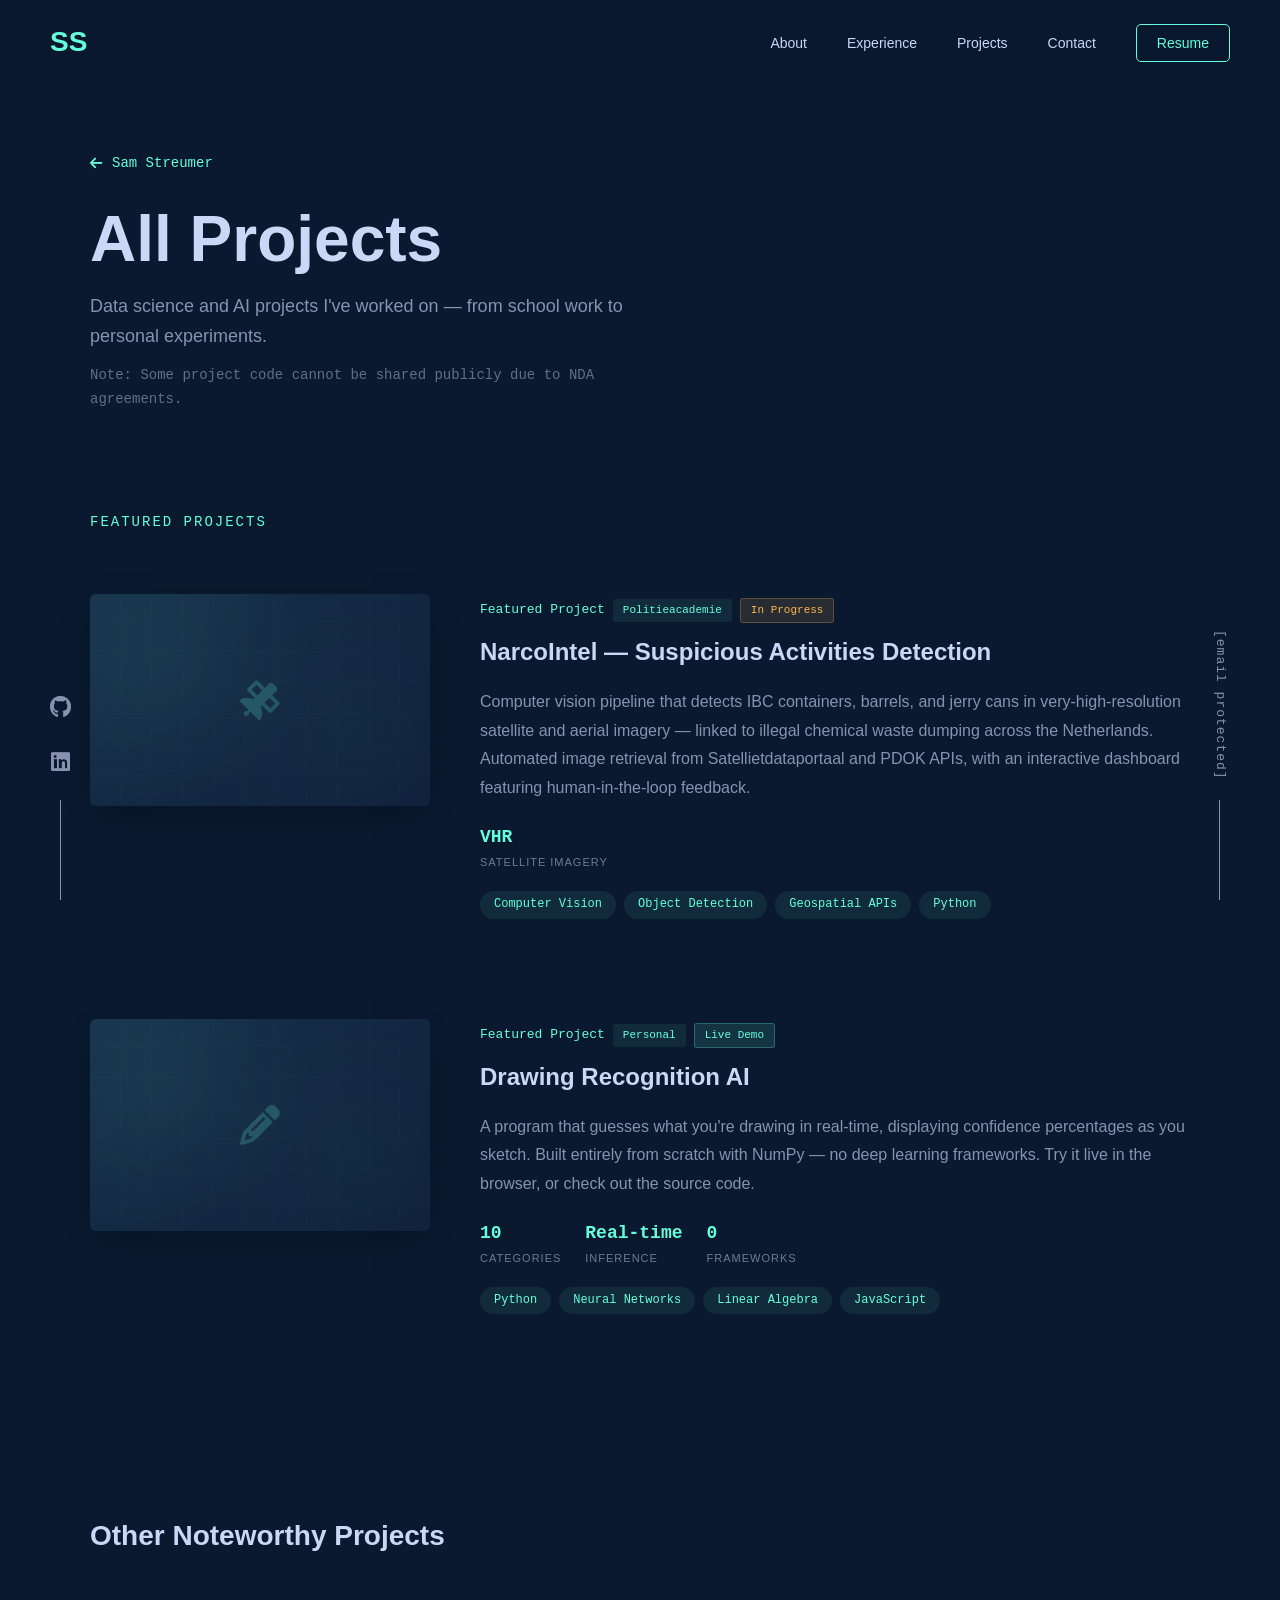
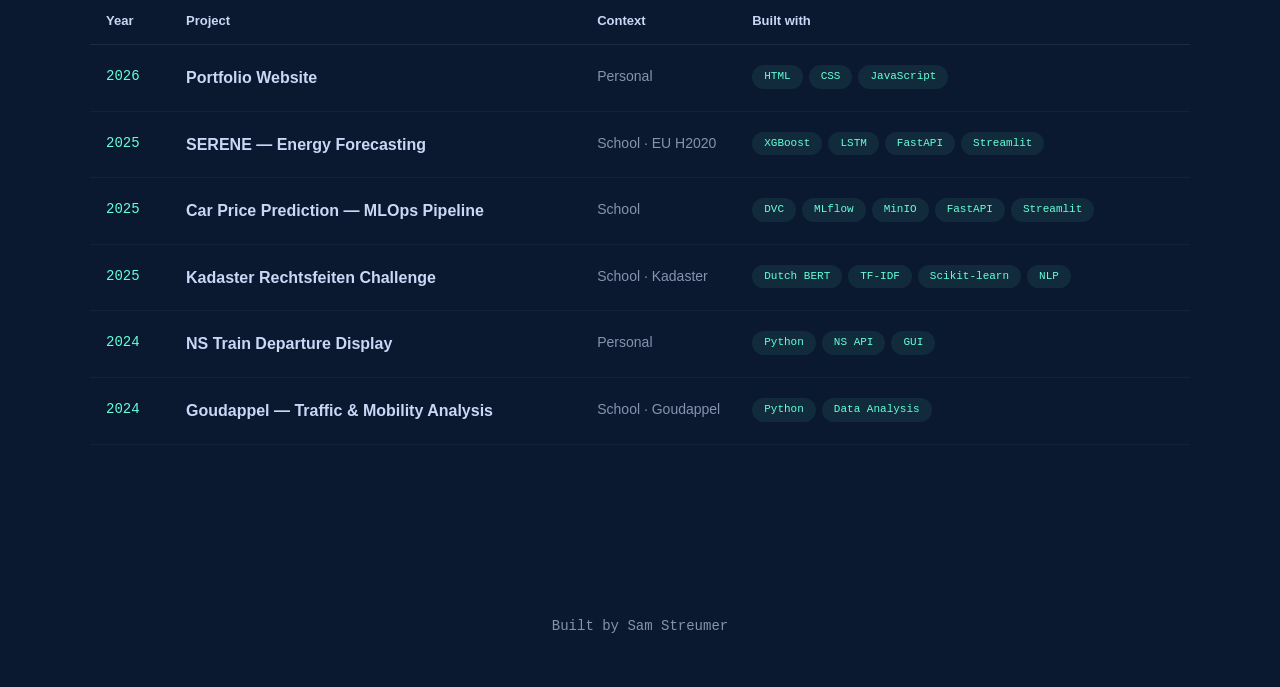
==== archive.html @ bfe74e88 "initial commit" ====
<!DOCTYPE html>
<html lang="en">
<head>
    <meta charset="UTF-8">
    <meta name="viewport" content="width=device-width, initial-scale=1.0">
    <title>Projects | Sam Streumer</title>
    <link rel="stylesheet" href="https://cdnjs.cloudflare.com/ajax/libs/font-awesome/6.4.0/css/all.min.css">
    <style>
        * { margin: 0; padding: 0; box-sizing: border-box; }

        :root {
            --bg-primary: #0a192f;
            --bg-secondary: #112240;
            --text-primary: #ccd6f6;
            --text-secondary: #8892b0;
            --text-accent: #64ffda;
            --navy-shadow: rgba(2, 12, 27, 0.7);
        }

        html { scroll-behavior: smooth; }

        body {
            font-family: -apple-system, BlinkMacSystemFont, 'Segoe UI', Roboto, Helvetica, Arial, sans-serif;
            background-color: var(--bg-primary);
            color: var(--text-secondary);
            line-height: 1.6;
            overflow-x: hidden;
        }

        ::-webkit-scrollbar { width: 10px; }
        ::-webkit-scrollbar-track { background: var(--bg-primary); }
        ::-webkit-scrollbar-thumb { background: var(--text-accent); border-radius: 5px; }

        /* ─── Nav ─── */
        nav {
            position: fixed; top: 0; width: 100%;
            padding: 20px 50px;
            background: rgba(10, 25, 47, 0.85);
            backdrop-filter: blur(10px);
            z-index: 1000;
            transition: all 0.3s ease;
        }
        nav.scrolled { padding: 15px 50px; box-shadow: 0 10px 30px -10px var(--navy-shadow); }
        .nav-container { max-width: 1200px; margin: 0 auto; display: flex; justify-content: space-between; align-items: center; }
        .logo { font-size: 28px; font-weight: bold; color: var(--text-accent); text-decoration: none; transition: all 0.3s ease; }
        .logo:hover { transform: scale(1.05); }
        .nav-links { display: flex; gap: 40px; list-style: none; align-items: center; }
        .nav-links a { color: var(--text-primary); text-decoration: none; font-size: 14px; transition: color 0.3s ease; position: relative; }
        .nav-links a:hover { color: var(--text-accent); }
        .nav-links a::after { content: ''; position: absolute; bottom: -5px; left: 0; width: 0; height: 2px; background: var(--text-accent); transition: width 0.3s ease; }
        .nav-links a:hover::after { width: 100%; }
        .resume-btn { border: 1px solid var(--text-accent); padding: 10px 20px; border-radius: 5px; color: var(--text-accent) !important; transition: all 0.3s ease; }
        .resume-btn:hover { background: rgba(100, 255, 218, 0.1); transform: translateY(-2px); }
        .hamburger { display: none; flex-direction: column; cursor: pointer; }
        .hamburger span { width: 25px; height: 2px; background: var(--text-accent); margin: 3px 0; transition: 0.3s; }
        .hamburger.active span:nth-child(1) { transform: rotate(-45deg) translate(-5px, 6px); }
        .hamburger.active span:nth-child(2) { opacity: 0; }
        .hamburger.active span:nth-child(3) { transform: rotate(45deg) translate(-5px, -6px); }
        .mobile-menu { position: fixed; top: -100%; left: 0; width: 100%; height: 100vh; background: var(--bg-secondary); display: flex; align-items: center; justify-content: center; transition: 0.3s; z-index: 999; }
        .mobile-menu.active { top: 0; }
        .mobile-menu ul { list-style: none; text-align: center; }
        .mobile-menu ul li { margin: 20px 0; }
        .mobile-menu ul li a { color: var(--text-primary); text-decoration: none; font-size: 24px; }

        /* ─── Layout ─── */
        .container { max-width: 1200px; margin: 0 auto; padding: 0 50px; }

        /* ─── Header ─── */
        .archive-header {
            padding-top: 150px;
            padding-bottom: 20px;
            animation: fadeInUp 0.6s ease;
        }
        .back-link {
            display: inline-flex; align-items: center; gap: 10px;
            color: var(--text-accent); text-decoration: none;
            font-size: 14px; font-family: 'Courier New', monospace;
            margin-bottom: 30px; transition: all 0.3s ease;
        }
        .back-link:hover { transform: translateX(-5px); }
        .archive-header h1 {
            font-size: clamp(40px, 6vw, 64px);
            color: var(--text-primary); font-weight: 700;
            line-height: 1.1; margin-bottom: 16px;
        }
        .archive-header p {
            font-size: 18px; max-width: 600px; line-height: 1.7;
        }

        /* ─── Featured Projects (image left, text right) ─── */
        .featured-projects { padding: 80px 0 60px; }

        .featured-label {
            color: var(--text-accent);
            font-family: 'Courier New', monospace;
            font-size: 14px; letter-spacing: 2px;
            text-transform: uppercase; margin-bottom: 60px;
        }

        .featured-item {
            display: flex;
            gap: 50px;
            align-items: flex-start;
            margin-bottom: 100px;
            opacity: 0;
            transform: translateY(40px);
            transition: opacity 0.6s ease, transform 0.6s ease;
        }
        .featured-item.visible {
            opacity: 1;
            transform: translateY(0);
        }
        .featured-item:nth-child(2) {
            transition-delay: 0.15s;
        }

        /* Image thumbnail */
        .featured-thumb {
            flex-shrink: 0;
            width: 340px;
            aspect-ratio: 16 / 10;
            border-radius: 6px;
            overflow: hidden;
            position: relative;
            background: var(--bg-secondary);
            box-shadow: 0 10px 30px -15px var(--navy-shadow);
            transition: transform 0.4s ease;
        }
        .featured-item:hover .featured-thumb {
            transform: translateY(-4px);
        }
        .featured-thumb::before {
            content: '';
            position: absolute; inset: 0;
            background: linear-gradient(135deg, rgba(100, 255, 218, 0.07), rgba(10, 25, 47, 0.35));
            z-index: 2; pointer-events: none;
            transition: opacity 0.4s ease;
        }
        .featured-item:hover .featured-thumb::before { opacity: 0; }
        .featured-thumb img {
            width: 100%; height: 100%; object-fit: cover;
            transition: transform 0.5s ease;
        }
        .featured-item:hover .featured-thumb img { transform: scale(1.03); }

        /* Placeholder */
        .thumb-placeholder {
            width: 100%; height: 100%;
            display: flex; flex-direction: column;
            align-items: center; justify-content: center;
            background:
                radial-gradient(circle at 20% 30%, rgba(100, 255, 218, 0.06) 0%, transparent 50%),
                radial-gradient(circle at 80% 70%, rgba(100, 255, 218, 0.04) 0%, transparent 50%),
                var(--bg-secondary);
            position: relative;
        }
        .thumb-placeholder::after {
            content: ''; position: absolute; inset: 0;
            background:
                repeating-linear-gradient(0deg, transparent, transparent 30px, rgba(100, 255, 218, 0.02) 30px, rgba(100, 255, 218, 0.02) 31px),
                repeating-linear-gradient(90deg, transparent, transparent 30px, rgba(100, 255, 218, 0.02) 30px, rgba(100, 255, 218, 0.02) 31px);
        }
        .thumb-placeholder i {
            font-size: 40px; color: var(--text-accent); opacity: 0.25; z-index: 1;
        }

        /* Text side */
        .featured-text { flex: 1; padding-top: 4px; }

        .featured-overline {
            display: flex; align-items: center; gap: 8px; flex-wrap: wrap;
            margin-bottom: 10px;
            font-family: 'Courier New', monospace; font-size: 13px;
            color: var(--text-accent);
        }
        .tag {
            padding: 3px 10px; border-radius: 3px;
            font-size: 11px; font-family: 'Courier New', monospace;
        }
        .tag-client {
            background: rgba(100, 255, 218, 0.08); color: var(--text-accent);
        }
        .tag-wip {
            background: rgba(255, 183, 77, 0.12); color: #ffb74d;
            border: 1px solid rgba(255, 183, 77, 0.25);
        }

        .featured-text h3 {
            font-size: 24px; color: var(--text-primary);
            font-weight: 600; margin-bottom: 16px;
        }
        .featured-text p {
            font-size: 16px; line-height: 1.8; margin-bottom: 20px;
        }

        /* Metrics */
        .metrics {
            display: flex; gap: 24px; flex-wrap: wrap;
            margin-bottom: 20px;
        }
        .metric { display: flex; flex-direction: column; gap: 2px; }
        .metric-val {
            font-family: 'Courier New', monospace;
            font-size: 18px; color: var(--text-accent); font-weight: 700;
        }
        .metric-lbl {
            font-size: 11px; color: var(--text-secondary);
            opacity: 0.8; text-transform: uppercase; letter-spacing: 1px;
        }

        /* Tech pills for featured */
        .featured-tech {
            display: flex; flex-wrap: wrap; gap: 8px;
            list-style: none;
        }
        .featured-tech li {
            background: rgba(100, 255, 218, 0.08);
            padding: 4px 14px; border-radius: 20px;
            font-family: 'Courier New', monospace;
            font-size: 12px; color: var(--text-accent);
        }

        /* ─── Other Projects Table ─── */
        .other-section { padding: 40px 0 120px; }

        .other-heading {
            color: var(--text-primary); font-size: 28px;
            font-weight: 600; margin-bottom: 40px;
        }

        .projects-table {
            width: 100%;
            border-collapse: collapse;
        }

        .projects-table thead th {
            text-align: left;
            padding: 12px 16px;
            font-size: 13px;
            font-weight: 600;
            color: var(--text-primary);
            border-bottom: 1px solid rgba(136, 146, 176, 0.15);
        }

        .projects-table tbody tr {
            transition: background 0.2s ease;
        }
        .projects-table tbody tr:hover {
            background: rgba(100, 255, 218, 0.03);
        }

        .projects-table td {
            padding: 20px 16px;
            vertical-align: top;
            border-bottom: 1px solid rgba(136, 146, 176, 0.07);
        }

        .table-year {
            font-family: 'Courier New', monospace;
            font-size: 14px;
            color: var(--text-accent);
            white-space: nowrap;
        }

        .table-project {
            font-size: 16px;
            font-weight: 600;
            color: var(--text-primary);
        }

        .table-context {
            font-size: 14px;
            color: var(--text-secondary);
            white-space: nowrap;
        }

        .table-tech {
            display: flex; flex-wrap: wrap; gap: 6px;
        }
        .table-tech span {
            background: rgba(100, 255, 218, 0.08);
            padding: 3px 12px; border-radius: 20px;
            font-family: 'Courier New', monospace;
            font-size: 11px; color: var(--text-accent);
            white-space: nowrap;
        }

        /* ─── Footer ─── */
        footer {
            text-align: center; padding: 50px 0;
            color: var(--text-secondary); font-size: 14px;
            font-family: 'Courier New', monospace;
        }

        /* ─── Social ─── */
        .social-links {
            position: fixed; bottom: 0; left: 50px;
            display: flex; flex-direction: column;
            align-items: center; gap: 20px;
        }
        .social-links::after { content: ''; width: 1px; height: 100px; background: var(--text-secondary); }
        .social-links a { color: var(--text-secondary); font-size: 22px; transition: all 0.3s ease; text-decoration: none; }
        .social-links a:hover { color: var(--text-accent); transform: translateY(-5px); }
        .email-link {
            position: fixed; bottom: 0; right: 50px;
            display: flex; flex-direction: column;
            align-items: center; gap: 20px;
        }
        .email-link::after { content: ''; width: 1px; height: 100px; background: var(--text-secondary); }
        .email-link a {
            color: var(--text-secondary); text-decoration: none;
            font-size: 13px; font-family: 'Courier New', monospace;
            letter-spacing: 1px; writing-mode: vertical-rl;
            transition: all 0.3s ease;
        }
        .email-link a:hover { color: var(--text-accent); transform: translateY(-5px); }

        /* ─── Animations ─── */
        @keyframes fadeInUp {
            from { opacity: 0; transform: translateY(30px); }
            to { opacity: 1; transform: translateY(0); }
        }

        /* ─── Responsive ─── */
        @media (max-width: 900px) {
            .featured-item {
                flex-direction: column;
                gap: 24px;
                margin-bottom: 70px;
            }
            .featured-thumb { width: 100%; max-width: 400px; }
        }

        @media (max-width: 768px) {
            .container { padding: 0 25px; }
            nav { padding: 15px 25px; }
            .nav-links { display: none; }
            .hamburger { display: flex; }
            .archive-header { padding-top: 120px; }
            .archive-header h1 { font-size: 36px; }
            .social-links, .email-link { display: none; }

            /* Table responsive */
            .projects-table thead { display: none; }
            .projects-table, .projects-table tbody, .projects-table tr, .projects-table td {
                display: block; width: 100%;
            }
            .projects-table tr {
                padding: 20px 0;
                border-bottom: 1px solid rgba(136, 146, 176, 0.07);
            }
            .projects-table td {
                padding: 4px 0;
                border: none;
            }
            .table-year { margin-bottom: 4px; }
            .table-project { font-size: 18px; margin-bottom: 4px; }
            .table-context { margin-bottom: 8px; display: block; }
        }
    </style>
</head>
<body>

    <!-- Nav -->
    <nav id="navbar">
        <div class="nav-container">
            <a href="index.html" class="logo">SS</a>
            <ul class="nav-links">
                <li><a href="index.html#about">About</a></li>
                <li><a href="index.html#experience">Experience</a></li>
                <li><a href="index.html#projects">Projects</a></li>
                <li><a href="index.html#contact">Contact</a></li>
                <li><a href="Sam_Streumer_Resume.pdf" class="resume-btn" target="_blank" rel="noopener noreferrer">Resume</a></li>
            </ul>
            <div class="hamburger" id="hamburger">
                <span></span><span></span><span></span>
            </div>
        </div>
    </nav>

    <div class="mobile-menu" id="mobileMenu">
        <ul>
            <li><a href="index.html#about">About</a></li>
            <li><a href="index.html#experience">Experience</a></li>
            <li><a href="index.html#projects">Projects</a></li>
            <li><a href="index.html#contact">Contact</a></li>
            <li><a href="Sam_Streumer_Resume.pdf" target="_blank" rel="noopener noreferrer">Resume</a></li>
        </ul>
    </div>

    <!-- Header -->
    <div class="container">
        <div class="archive-header">
            <a href="index.html" class="back-link">
                <i class="fas fa-arrow-left"></i> Sam Streumer
            </a>
            <h1>All Projects</h1>
            <p>Data science and AI projects I've worked on — from school work to personal experiments.</p>
            <p style="font-size: 14px; color: var(--text-secondary); opacity: 0.7; margin-top: 12px; font-family: 'Courier New', monospace;">
                Note: Some project code cannot be shared publicly due to NDA agreements.
            </p>
        </div>
    </div>

    <!-- Featured Projects -->
    <div class="container">
        <section class="featured-projects">
            <p class="featured-label">Featured Projects</p>

            <!-- NarcoIntel -->
            <div class="featured-item">
                <div class="featured-thumb">
                    <!-- Replace with: <img src="assets/narcointel.png" alt="NarcoIntel dashboard"> -->
                    <div class="thumb-placeholder">
                        <i class="fas fa-satellite"></i>
                    </div>
                </div>
                <div class="featured-text">
                    <div class="featured-overline">
                        Featured Project
                        <span class="tag tag-client">Politieacademie</span>
                        <span class="tag tag-wip">In Progress</span>
                    </div>
                    <h3>NarcoIntel — Suspicious Activities Detection</h3>
                    <p>
                        Computer vision pipeline that detects IBC containers, barrels, and jerry cans in 
                        very-high-resolution satellite and aerial imagery — linked to illegal chemical waste 
                        dumping across the Netherlands. Automated image retrieval from Satellietdataportaal 
                        and PDOK APIs, with an interactive dashboard featuring human-in-the-loop feedback.
                    </p>
                    <div class="metrics">
                        <div class="metric">
                            <span class="metric-val">VHR</span>
                            <span class="metric-lbl">Satellite Imagery</span>
                        </div>
                    </div>
                    <ul class="featured-tech">
                        <li>Computer Vision</li>
                        <li>Object Detection</li>
                        <li>Geospatial APIs</li>
                        <li>Python</li>
                    </ul>
                </div>
            </div>

            <!-- Drawing Recognition -->
            <a href="quickdraw.html" style="text-decoration: none; color: inherit;">
            <div class="featured-item">
                <div class="featured-thumb">
                    <!-- Replace with: <img src="assets/drawing-ai.png" alt="Drawing Recognition AI"> -->
                    <div class="thumb-placeholder">
                        <i class="fas fa-pencil-alt"></i>
                    </div>
                </div>
                <div class="featured-text">
                    <div class="featured-overline">
                        Featured Project
                        <span class="tag tag-client">Personal</span>
                        <span class="tag" style="background: rgba(100, 255, 218, 0.12); color: var(--text-accent); border: 1px solid rgba(100, 255, 218, 0.25);">Live Demo</span>
                    </div>
                    <h3>Drawing Recognition AI</h3>
                    <p>
                        A program that guesses what you're drawing in real-time, displaying 
                        confidence percentages as you sketch. Built entirely from scratch with 
                        NumPy — no deep learning frameworks. Try it live in the browser, or 
                        check out the source code.
                    </p>
                    <div class="metrics">
                        <div class="metric">
                            <span class="metric-val">10</span>
                            <span class="metric-lbl">Categories</span>
                        </div>
                        <div class="metric">
                            <span class="metric-val">Real-time</span>
                            <span class="metric-lbl">Inference</span>
                        </div>
                        <div class="metric">
                            <span class="metric-val">0</span>
                            <span class="metric-lbl">Frameworks</span>
                        </div>
                    </div>
                    <ul class="featured-tech">
                        <li>Python</li>
                        <li>Neural Networks</li>
                        <li>Linear Algebra</li>
                        <li>JavaScript</li>
                    </ul>
                </div>
            </div>
            </a>

        </section>
    </div>

    <!-- Other Projects Table -->
    <div class="container">
        <section class="other-section">
            <h3 class="other-heading">Other Noteworthy Projects</h3>
            <table class="projects-table">
                <thead>
                    <tr>
                        <th style="width: 80px;">Year</th>
                        <th>Project</th>
                        <th style="width: 120px;">Context</th>
                        <th>Built with</th>
                    </tr>
                </thead>
                <tbody>
                    <tr>
                        <td class="table-year">2026</td>
                        <td class="table-project">Portfolio Website</td>
                        <td class="table-context">Personal</td>
                        <td>
                            <div class="table-tech">
                                <span>HTML</span>
                                <span>CSS</span>
                                <span>JavaScript</span>
                            </div>
                        </td>
                    </tr>
                    <tr>
                        <td class="table-year">2025</td>
                        <td class="table-project">SERENE — Energy Forecasting</td>
                        <td class="table-context">School · EU H2020</td>
                        <td>
                            <div class="table-tech">
                                <span>XGBoost</span>
                                <span>LSTM</span>
                                <span>FastAPI</span>
                                <span>Streamlit</span>
                            </div>
                        </td>
                    </tr>
                    <tr>
                        <td class="table-year">2025</td>
                        <td class="table-project">Car Price Prediction — MLOps Pipeline</td>
                        <td class="table-context">School</td>
                        <td>
                            <div class="table-tech">
                                <span>DVC</span>
                                <span>MLflow</span>
                                <span>MinIO</span>
                                <span>FastAPI</span>
                                <span>Streamlit</span>
                            </div>
                        </td>
                    </tr>
                    <tr>
                        <td class="table-year">2025</td>
                        <td class="table-project">Kadaster Rechtsfeiten Challenge</td>
                        <td class="table-context">School · Kadaster</td>
                        <td>
                            <div class="table-tech">
                                <span>Dutch BERT</span>
                                <span>TF-IDF</span>
                                <span>Scikit-learn</span>
                                <span>NLP</span>
                            </div>
                        </td>
                    </tr>
                    <tr>
                        <td class="table-year">2024</td>
                        <td class="table-project">NS Train Departure Display</td>
                        <td class="table-context">Personal</td>
                        <td>
                            <div class="table-tech">
                                <span>Python</span>
                                <span>NS API</span>
                                <span>GUI</span>
                            </div>
                        </td>
                    </tr>
                    <tr>
                        <td class="table-year">2024</td>
                        <td class="table-project">Goudappel — Traffic & Mobility Analysis</td>
                        <td class="table-context">School · Goudappel</td>
                        <td>
                            <div class="table-tech">
                                <span>Python</span>
                                <span>Data Analysis</span>
                            </div>
                        </td>
                    </tr>
                </tbody>
            </table>
        </section>
    </div>

    <!-- Footer -->
    <footer>
        <p>Built by Sam Streumer</p>
    </footer>

    <!-- Social -->
    <div class="social-links">
        <a href="https://github.com/SamStreumer" title="GitHub" target="_blank" rel="noopener noreferrer"><i class="fab fa-github"></i></a>
        <a href="https://linkedin.com/in/samstreumer" title="LinkedIn" target="_blank" rel="noopener noreferrer"><i class="fab fa-linkedin"></i></a>
    </div>
    <div class="email-link">
        <a href="/cdn-cgi/l/email-protection#9be8faf6b5e8efe9feeef6fee9dbfcf6faf2f7b5f8f4f6"><span class="__cf_email__" data-cfemail="fc8f9d91d28f888e998991998ebc9b919d9590d29f9391">[email&#160;protected]</span></a>
    </div>

    <script data-cfasync="false" src="/cdn-cgi/scripts/5c5dd728/cloudflare-static/email-decode.min.js"></script><script>
        window.addEventListener('scroll', () => {
            document.getElementById('navbar').classList.toggle('scrolled', window.scrollY > 100);
        });
        const hamburger = document.getElementById('hamburger');
        const mobileMenu = document.getElementById('mobileMenu');
        hamburger.addEventListener('click', () => {
            hamburger.classList.toggle('active');
            mobileMenu.classList.toggle('active');
        });
        document.querySelectorAll('.mobile-menu a').forEach(l => l.addEventListener('click', () => {
            hamburger.classList.remove('active');
            mobileMenu.classList.remove('active');
        }));

        // Scroll reveal for featured items
        const obs = new IntersectionObserver((entries) => {
            entries.forEach(e => {
                if (e.isIntersecting) {
                    e.target.classList.add('visible');
                    obs.unobserve(e.target);
                }
            });
        }, { threshold: 0.15, rootMargin: '0px 0px -60px 0px' });

        document.querySelectorAll('.featured-item').forEach(item => obs.observe(item));
    </script>
</body>
</html>
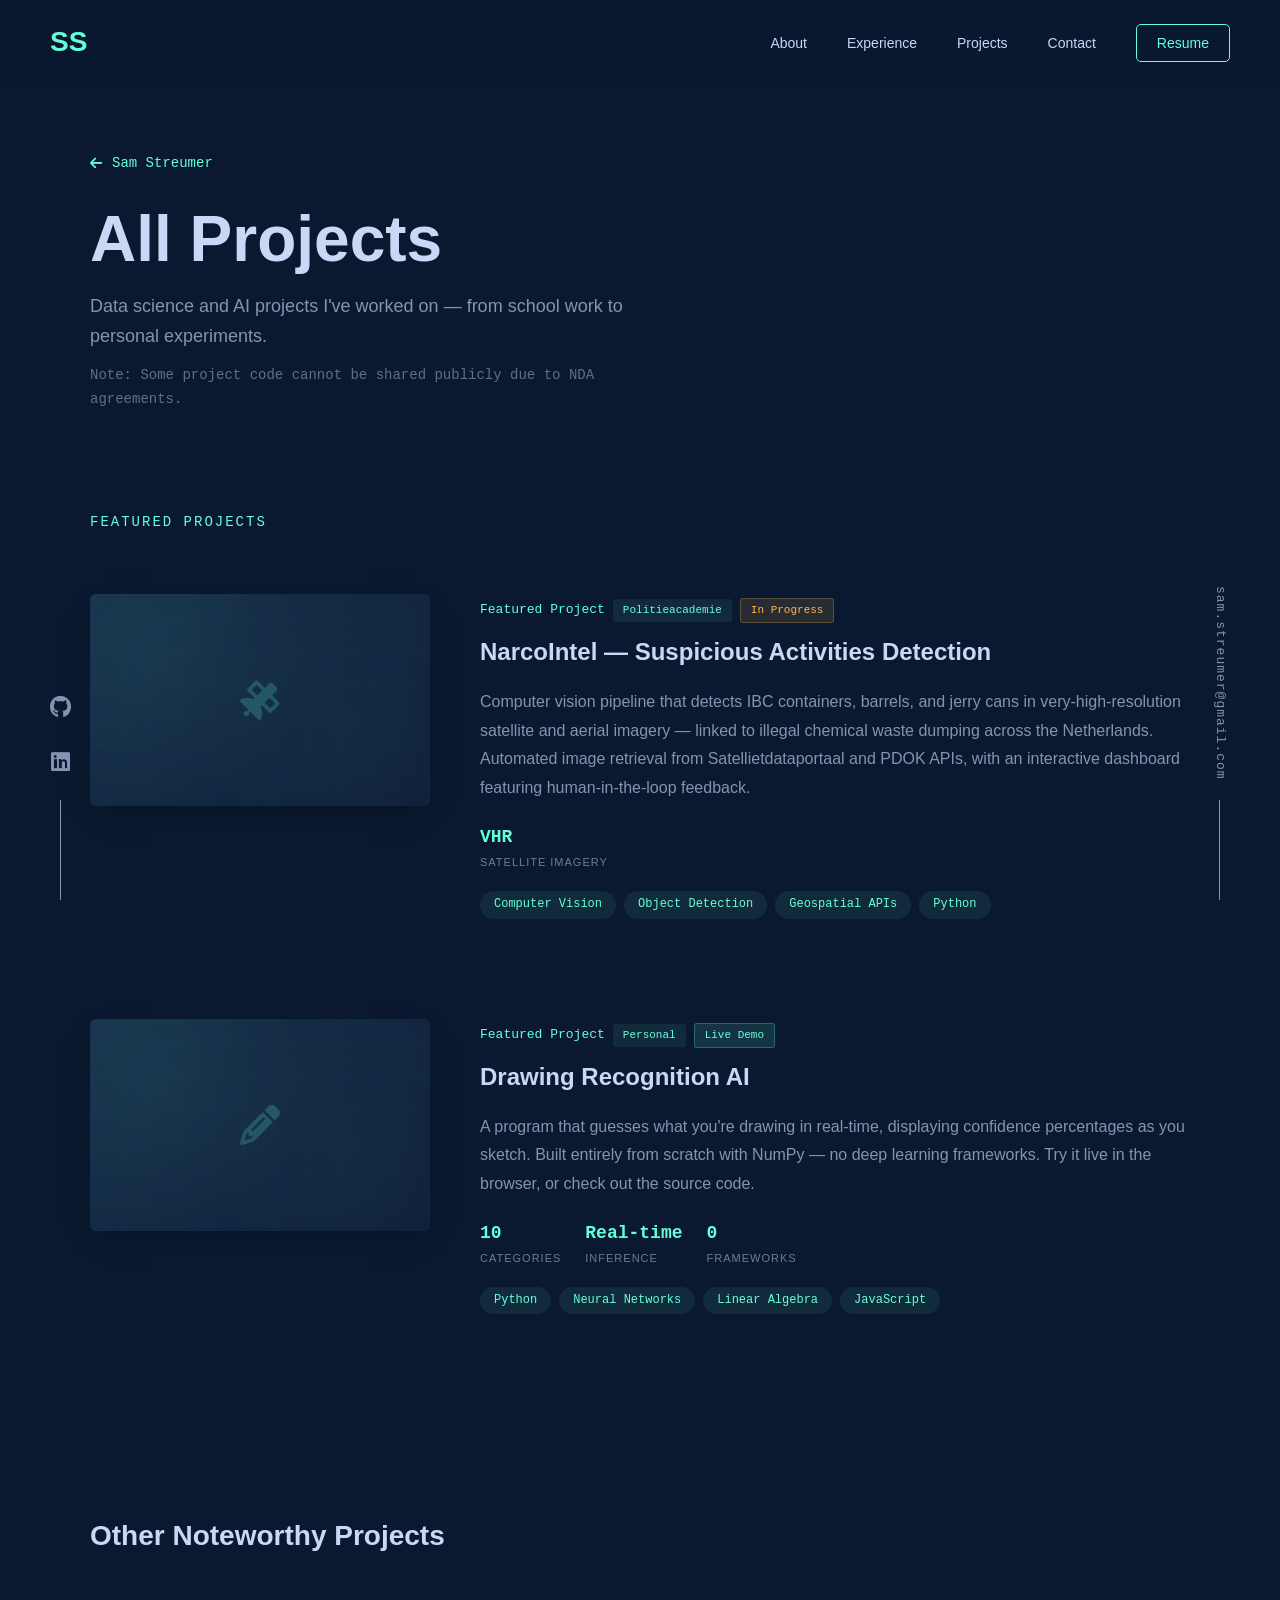
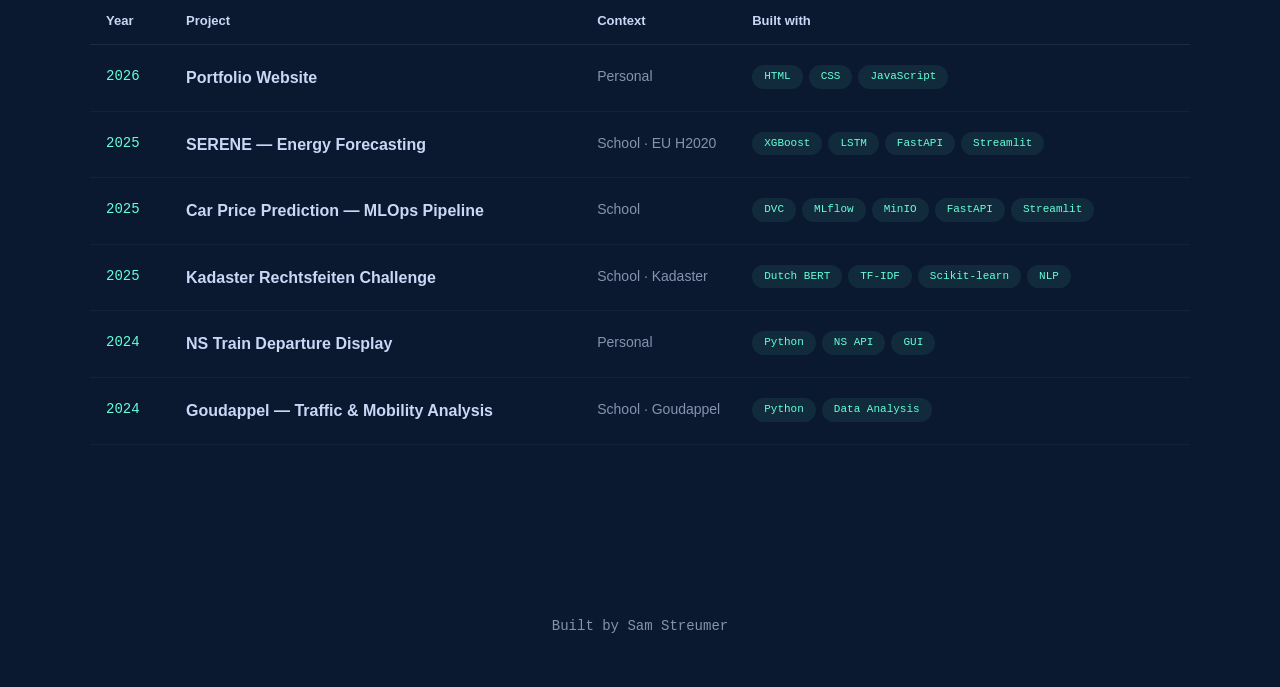
==== commit cf454e45: "fix script loading and email links" ====
--- a/archive.html
+++ b/archive.html
@@ -594,13 +594,13 @@
     <!-- Social -->
     <div class="social-links">
         <a href="https://github.com/SamStreumer" title="GitHub" target="_blank" rel="noopener noreferrer"><i class="fab fa-github"></i></a>
-        <a href="https://linkedin.com/in/samstreumer" title="LinkedIn" target="_blank" rel="noopener noreferrer"><i class="fab fa-linkedin"></i></a>
+        <a href="https://www.linkedin.com/in/sam-streumer/" title="LinkedIn" target="_blank" rel="noopener noreferrer"><i class="fab fa-linkedin"></i></a>
     </div>
     <div class="email-link">
-        <a href="/cdn-cgi/l/email-protection#9be8faf6b5e8efe9feeef6fee9dbfcf6faf2f7b5f8f4f6"><span class="__cf_email__" data-cfemail="fc8f9d91d28f888e998991998ebc9b919d9590d29f9391">[email&#160;protected]</span></a>
+        <a href="mailto:sam.streumer@gmail.com">sam.streumer@gmail.com</a>
     </div>
 
-    <script data-cfasync="false" src="/cdn-cgi/scripts/5c5dd728/cloudflare-static/email-decode.min.js"></script><script>
+    <script>
         window.addEventListener('scroll', () => {
             document.getElementById('navbar').classList.toggle('scrolled', window.scrollY > 100);
         });
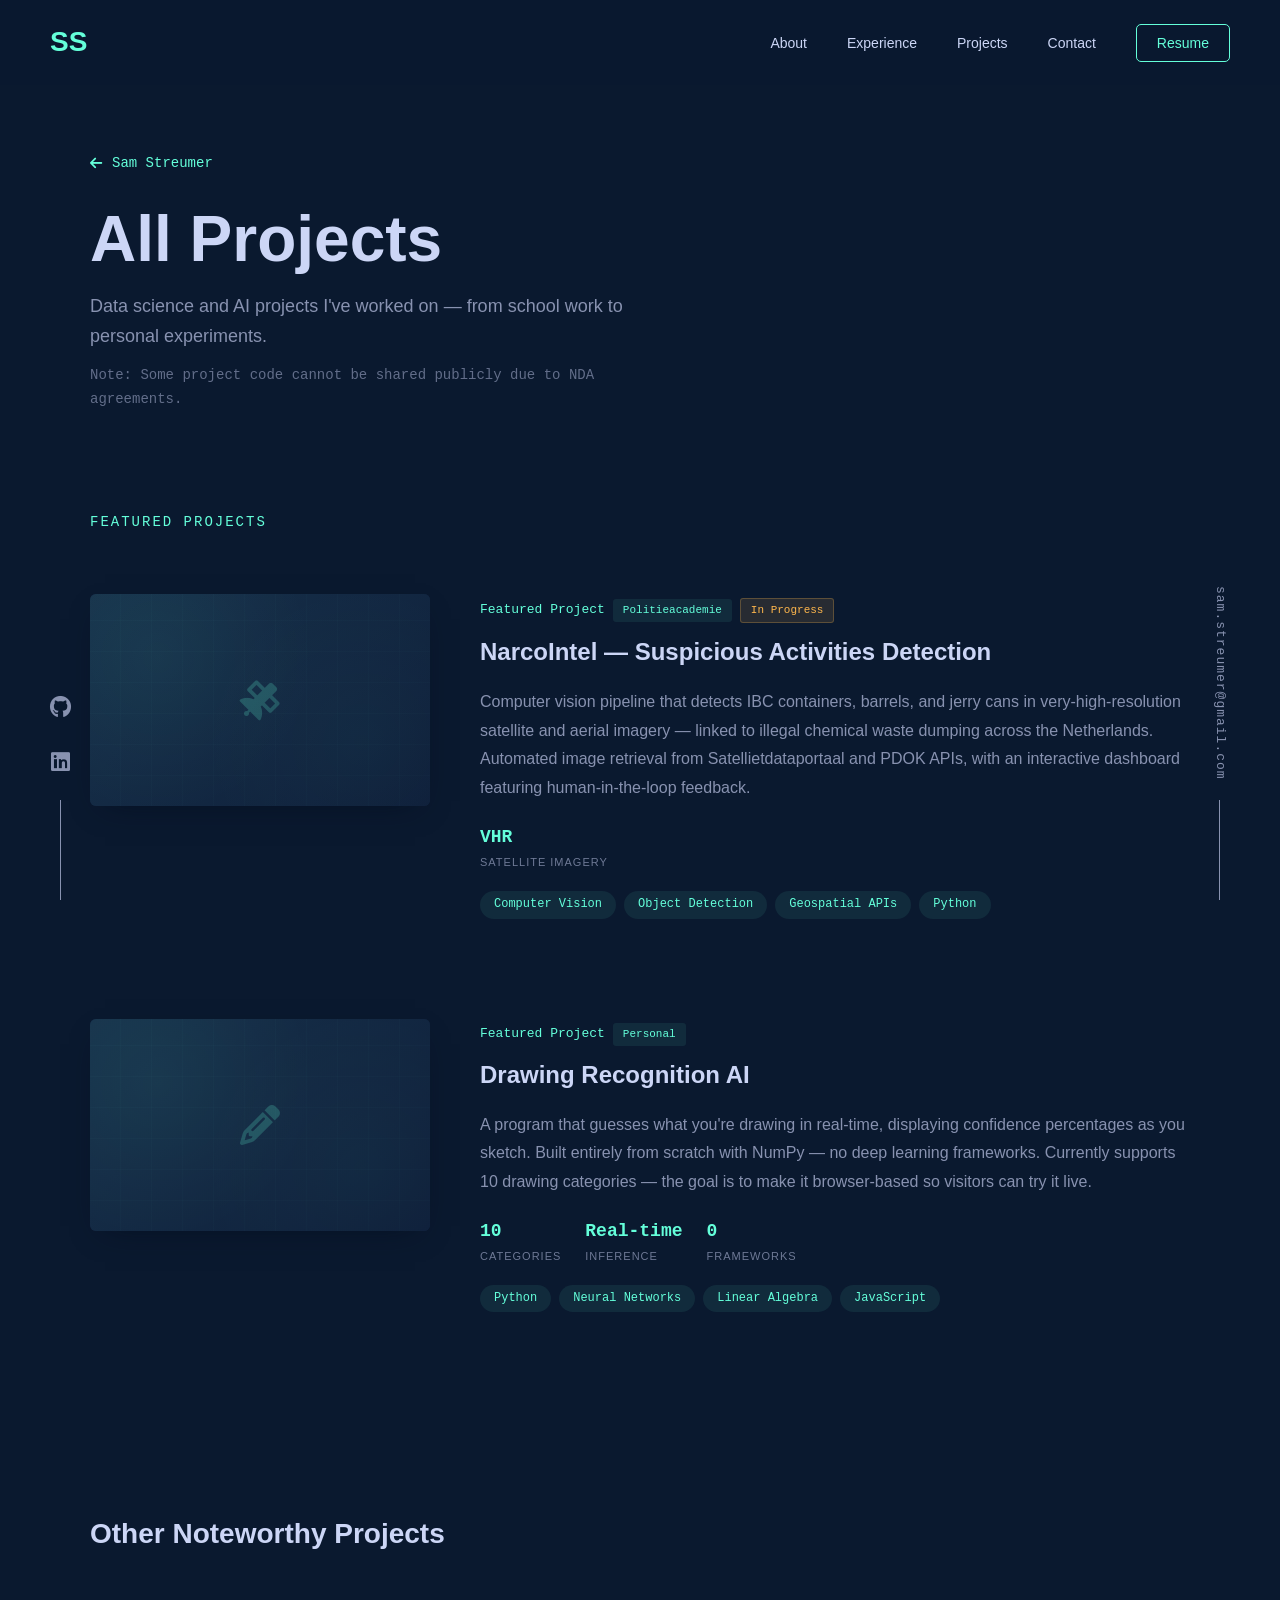
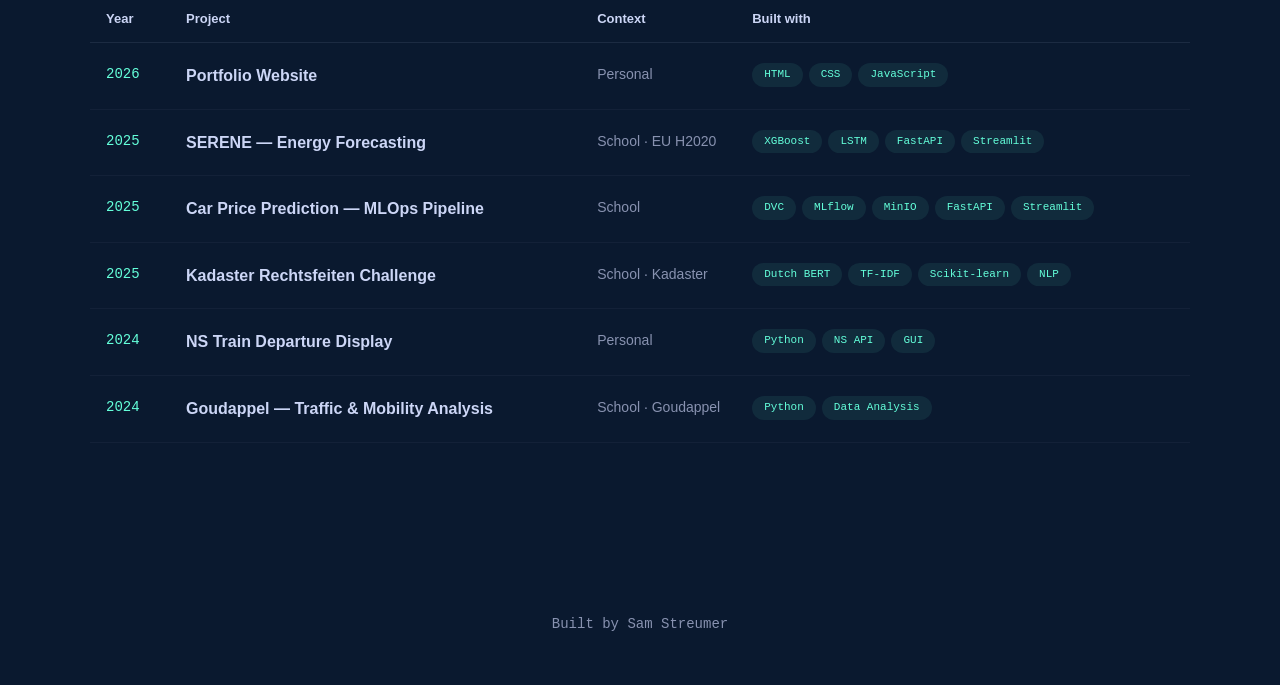
==== commit ad54657c: "add mouse spotlight effect" ====
--- a/archive.html
+++ b/archive.html
@@ -25,6 +25,27 @@
             color: var(--text-secondary);
             line-height: 1.6;
             overflow-x: hidden;
+        }
+
+        /* Mouse spotlight */
+        .spotlight {
+            pointer-events: none;
+            position: fixed;
+            top: 0; left: 0;
+            width: 100%; height: 100%;
+            z-index: 1;
+            background: radial-gradient(
+                600px circle at var(--mouse-x, 50%) var(--mouse-y, 50%),
+                rgba(100, 255, 218, 0.06),
+                transparent 40%
+            );
+            transition: opacity 0.3s ease;
+            opacity: 0;
+        }
+        .spotlight.active { opacity: 1; }
+        nav, section, .featured-projects, .other-section, footer, .social-links, .email-link, .mobile-menu, .archive-header {
+            position: relative;
+            z-index: 2;
         }
 
         ::-webkit-scrollbar { width: 10px; }
@@ -444,7 +465,7 @@
             </div>
 
             <!-- Drawing Recognition -->
-            <a href="quickdraw.html" style="text-decoration: none; color: inherit;">
+            <a href="https://github.com/SamStreumer" target="_blank" rel="noopener noreferrer" style="text-decoration: none; color: inherit;">
             <div class="featured-item">
                 <div class="featured-thumb">
                     <!-- Replace with: <img src="assets/drawing-ai.png" alt="Drawing Recognition AI"> -->
@@ -456,14 +477,13 @@
                     <div class="featured-overline">
                         Featured Project
                         <span class="tag tag-client">Personal</span>
-                        <span class="tag" style="background: rgba(100, 255, 218, 0.12); color: var(--text-accent); border: 1px solid rgba(100, 255, 218, 0.25);">Live Demo</span>
                     </div>
                     <h3>Drawing Recognition AI</h3>
                     <p>
                         A program that guesses what you're drawing in real-time, displaying 
                         confidence percentages as you sketch. Built entirely from scratch with 
-                        NumPy — no deep learning frameworks. Try it live in the browser, or 
-                        check out the source code.
+                        NumPy — no deep learning frameworks. Currently supports 10 drawing 
+                        categories — the goal is to make it browser-based so visitors can try it live.
                     </p>
                     <div class="metrics">
                         <div class="metric">
@@ -626,6 +646,19 @@
         }, { threshold: 0.15, rootMargin: '0px 0px -60px 0px' });
 
         document.querySelectorAll('.featured-item').forEach(item => obs.observe(item));
+
+        // Mouse spotlight effect
+        const spotlight = document.createElement('div');
+        spotlight.classList.add('spotlight');
+        document.body.appendChild(spotlight);
+        document.addEventListener('mousemove', function(e) {
+            spotlight.style.setProperty('--mouse-x', e.clientX + 'px');
+            spotlight.style.setProperty('--mouse-y', e.clientY + 'px');
+            if (!spotlight.classList.contains('active')) spotlight.classList.add('active');
+        });
+        document.addEventListener('mouseleave', function() {
+            spotlight.classList.remove('active');
+        });
     </script>
 </body>
 </html>
